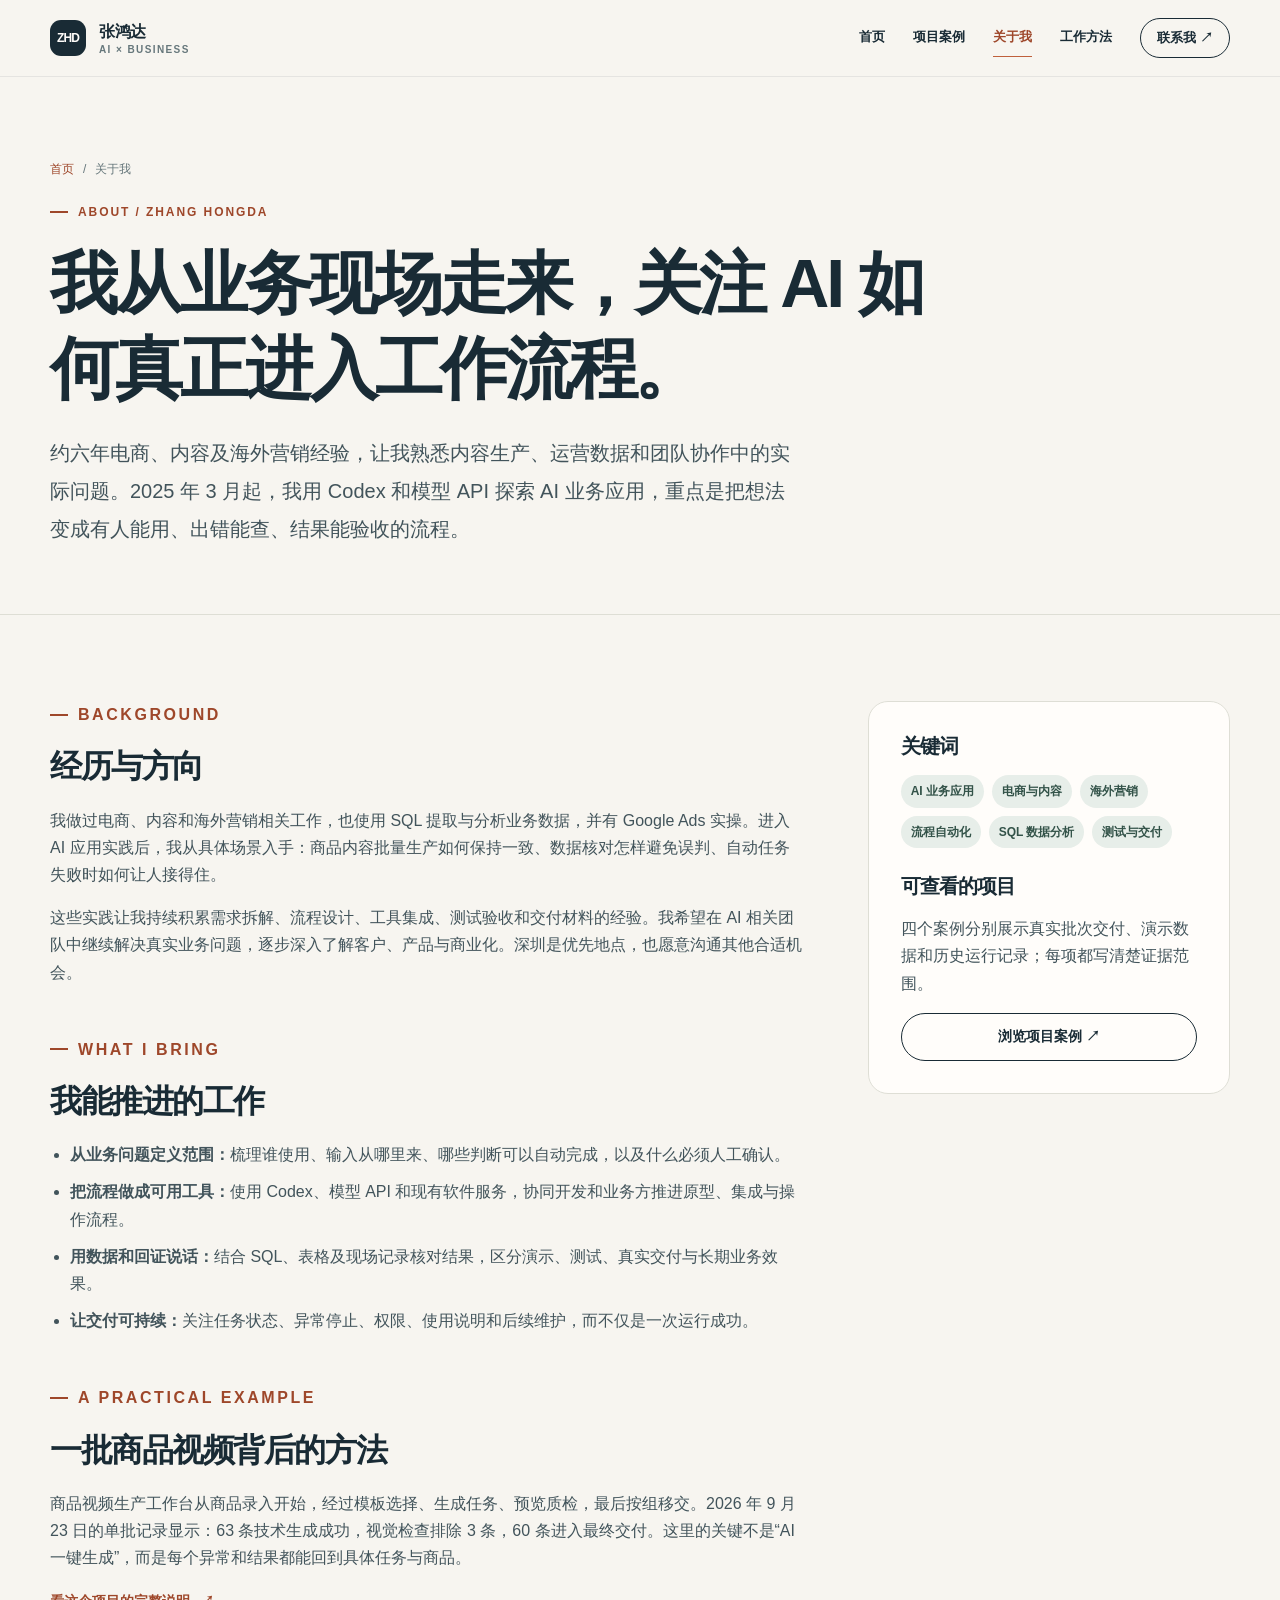
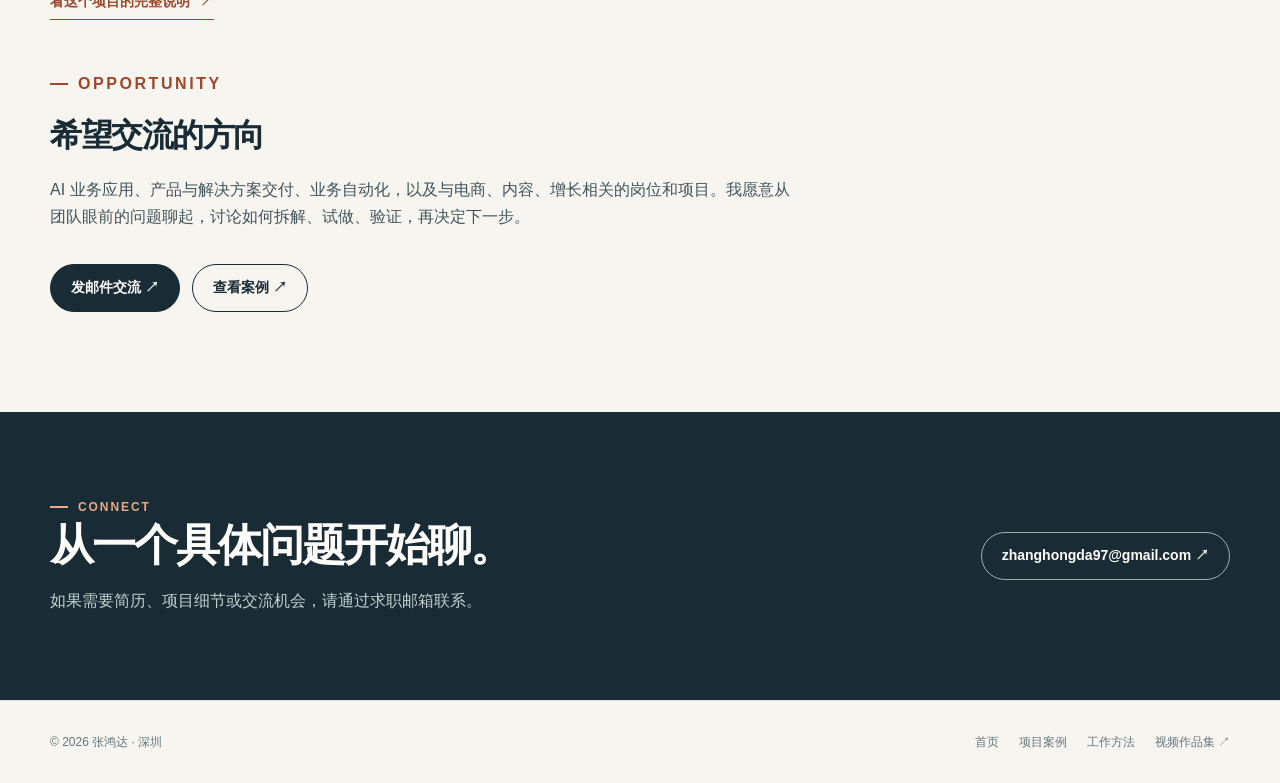
==== about/index.html @ ea590976 "Create Zhang Hongda personal website" ====
<!doctype html>
<html lang="zh-CN">
<head>
  <meta charset="utf-8">
  <meta name="viewport" content="width=device-width, initial-scale=1">
  <title>关于我｜张鸿达：电商、内容、海外营销与 AI 应用</title>
  <meta name="description" content="了解张鸿达的业务背景与 AI 应用实践：约六年电商、内容及海外营销经验，2025 年起使用 Codex 与模型 API 处理业务流程、数据核对和内容生产。">
  <meta name="author" content="张鸿达">
  <meta name="theme-color" content="#192b35">
  <link rel="canonical" href="https://jerry42050.github.io/about/">
  <link rel="icon" href="/assets/favicon.svg" type="image/svg+xml">
  <link rel="stylesheet" href="/assets/site.css">
  <meta property="og:type" content="profile"><meta property="og:locale" content="zh_CN"><meta property="og:title" content="关于张鸿达"><meta property="og:description" content="从电商、内容和海外营销的业务现场，走向 AI 应用与交付实践。"><meta property="og:url" content="https://jerry42050.github.io/about/">
  <script type="application/ld+json">{"@context":"https://schema.org","@type":"ProfilePage","name":"关于张鸿达","url":"https://jerry42050.github.io/about/","inLanguage":"zh-CN","mainEntity":{"@id":"https://jerry42050.github.io/#person"}}</script>
</head>
<body>
  <a class="skip" href="#main">跳到正文</a>
  <header class="site-header"><div class="shell nav"><a class="brand" href="/" aria-label="张鸿达，返回首页"><span class="brand-mark">ZHD</span><span>张鸿达<span class="brand-caption">AI × Business</span></span></a><nav class="nav-links" aria-label="主导航"><a href="/">首页</a><a href="/work/">项目案例</a><a href="/about/" aria-current="page">关于我</a><a href="/method/">工作方法</a><a class="nav-cta" href="mailto:zhanghongda97@gmail.com?subject=%E4%B8%8E%E5%BC%A0%E9%B8%BF%E8%BE%BE%E4%BA%A4%E6%B5%81">联系我 ↗</a></nav></div></header>
  <main id="main">
    <section class="page-hero"><div class="shell"><div class="breadcrumb"><a href="/">首页</a><span aria-hidden="true">/</span><span>关于我</span></div><p class="eyebrow">About / Zhang Hongda</p><h1>我从业务现场走来，关注 AI 如何真正进入工作流程。</h1><p class="lead">约六年电商、内容及海外营销经验，让我熟悉内容生产、运营数据和团队协作中的实际问题。2025 年 3 月起，我用 Codex 和模型 API 探索 AI 业务应用，重点是把想法变成有人能用、出错能查、结果能验收的流程。</p></div></section>
    <div class="shell about-layout"><div class="about-copy">
      <section><p class="eyebrow">Background</p><h2>经历与方向</h2><p>我做过电商、内容和海外营销相关工作，也使用 SQL 提取与分析业务数据，并有 Google Ads 实操。进入 AI 应用实践后，我从具体场景入手：商品内容批量生产如何保持一致、数据核对怎样避免误判、自动任务失败时如何让人接得住。</p><p>这些实践让我持续积累需求拆解、流程设计、工具集成、测试验收和交付材料的经验。我希望在 AI 相关团队中继续解决真实业务问题，逐步深入了解客户、产品与商业化。深圳是优先地点，也愿意沟通其他合适机会。</p></section>
      <section><p class="eyebrow">What I Bring</p><h2>我能推进的工作</h2><ul><li><strong>从业务问题定义范围：</strong>梳理谁使用、输入从哪里来、哪些判断可以自动完成，以及什么必须人工确认。</li><li><strong>把流程做成可用工具：</strong>使用 Codex、模型 API 和现有软件服务，协同开发和业务方推进原型、集成与操作流程。</li><li><strong>用数据和回证说话：</strong>结合 SQL、表格及现场记录核对结果，区分演示、测试、真实交付与长期业务效果。</li><li><strong>让交付可持续：</strong>关注任务状态、异常停止、权限、使用说明和后续维护，而不仅是一次运行成功。</li></ul></section>
      <section><p class="eyebrow">A Practical Example</p><h2>一批商品视频背后的方法</h2><p>商品视频生产工作台从商品录入开始，经过模板选择、生成任务、预览质检，最后按组移交。2026 年 9 月 23 日的单批记录显示：63 条技术生成成功，视觉检查排除 3 条，60 条进入最终交付。这里的关键不是“AI 一键生成”，而是每个异常和结果都能回到具体任务与商品。</p><p><a class="text-link" href="/work/#video-production">看这个项目的完整说明 <span aria-hidden="true">↗</span></a></p></section>
      <section><p class="eyebrow">Opportunity</p><h2>希望交流的方向</h2><p>AI 业务应用、产品与解决方案交付、业务自动化，以及与电商、内容、增长相关的岗位和项目。我愿意从团队眼前的问题聊起，讨论如何拆解、试做、验证，再决定下一步。</p><div class="inline-actions"><a class="button primary" href="mailto:zhanghongda97@gmail.com?subject=%E4%B8%8E%E5%BC%A0%E9%B8%BF%E8%BE%BE%E4%BA%A4%E6%B5%81">发邮件交流 ↗</a><a class="button secondary" href="/work/">查看案例 ↗</a></div></section>
    </div><aside class="about-aside"><h3>关键词</h3><ul class="tag-list"><li>AI 业务应用</li><li>电商与内容</li><li>海外营销</li><li>流程自动化</li><li>SQL 数据分析</li><li>测试与交付</li></ul><h3>可查看的项目</h3><p>四个案例分别展示真实批次交付、演示数据和历史运行记录；每项都写清楚证据范围。</p><a class="button secondary" href="/work/">浏览项目案例 ↗</a></aside></div>
    <section class="contact-band"><div class="shell contact-grid"><div><p class="eyebrow">Connect</p><h2>从一个具体问题开始聊。</h2><p>如果需要简历、项目细节或交流机会，请通过求职邮箱联系。</p></div><a class="button light" href="mailto:zhanghongda97@gmail.com?subject=%E4%B8%8E%E5%BC%A0%E9%B8%BF%E8%BE%BE%E4%BA%A4%E6%B5%81">zhanghongda97@gmail.com ↗</a></div></section>
  </main>
  <footer class="site-footer"><div class="shell footer-row"><span>© 2026 张鸿达 · 深圳</span><nav aria-label="页脚导航"><a href="/">首页</a><a href="/work/">项目案例</a><a href="/method/">工作方法</a><a href="http://43.160.199.125:8080/" target="_blank" rel="noopener noreferrer">视频作品集 ↗</a></nav></div></footer>
</body>
</html>
---- assets/site.css ----
:root {
  color-scheme: light;
  --ink: #192b35;
  --ink-soft: #42545b;
  --muted: #66777b;
  --accent: #bf603c;
  --accent-dark: #9e472a;
  --paper: #f7f5f0;
  --white: #fffdfa;
  --line: #deded5;
  --sage: #e7eee9;
  --sand: #eee9df;
  --shadow: 0 22px 62px rgba(26, 43, 53, .08);
  font-family: 'DM Sans', 'Noto Sans SC', -apple-system, BlinkMacSystemFont, 'PingFang SC', 'Microsoft YaHei', sans-serif;
}

* { box-sizing: border-box; }
html { scroll-behavior: smooth; }
body { margin: 0; background: var(--paper); color: var(--ink); line-height: 1.7; }
a { color: inherit; text-decoration: none; }
a:hover { color: var(--accent-dark); }
a:focus-visible, button:focus-visible { outline: 3px solid var(--accent); outline-offset: 4px; }
img { display: block; max-width: 100%; }
button { font: inherit; }
::selection { background: #efc5b3; color: var(--ink); }
.skip { position: absolute; left: -999px; top: 12px; z-index: 20; padding: 8px 14px; background: var(--white); }
.skip:focus { left: 16px; }
.shell { width: min(1180px, calc(100% - 48px)); margin-inline: auto; }
.site-header { position: sticky; top: 0; z-index: 10; background: rgba(247, 245, 240, .92); backdrop-filter: blur(16px); border-bottom: 1px solid rgba(25, 43, 53, .08); }
.nav { min-height: 76px; display: flex; justify-content: space-between; align-items: center; gap: 22px; }
.brand { display: flex; align-items: center; gap: 13px; min-width: 0; font-size: 16px; font-weight: 800; letter-spacing: -.02em; }
.brand-mark { display: inline-grid; place-items: center; width: 36px; height: 36px; border-radius: 11px; background: var(--ink); color: var(--white); font: 700 12px/1 'DM Sans', sans-serif; letter-spacing: -.07em; }
.brand-caption { display: block; margin-top: -4px; color: var(--muted); font-size: 10px; font-weight: 600; letter-spacing: .14em; text-transform: uppercase; }
.nav-links { display: flex; align-items: center; gap: 28px; font-size: 13px; font-weight: 700; white-space: nowrap; }
.nav-links a:not(.nav-cta) { border-bottom: 1px solid transparent; padding-block: 7px; }
.nav-links a[aria-current='page'] { color: var(--accent-dark); border-color: var(--accent); }
.nav-cta { border: 1px solid var(--ink); border-radius: 100px; padding: 8px 16px; }
.nav-cta:hover { background: var(--ink); color: var(--white); }
.eyebrow { margin: 0 0 18px; color: var(--accent-dark); font-size: 12px; font-weight: 800; letter-spacing: .16em; text-transform: uppercase; }
.eyebrow::before { content: ''; display: inline-block; width: 18px; height: 2px; margin-right: 10px; vertical-align: .28em; background: currentColor; }
h1, h2, h3, p { margin-top: 0; }
h1, h2, h3 { letter-spacing: -.045em; line-height: 1.26; }
h1 { font-size: clamp(44px, 5.2vw, 64px); font-weight: 800; }
h2 { font-size: clamp(32px, 3.4vw, 46px); font-weight: 800; }
h3 { font-size: clamp(21px, 2vw, 27px); font-weight: 800; }
p { color: var(--ink-soft); }
.lead { max-width: 740px; color: var(--ink-soft); font-size: clamp(17px, 1.6vw, 20px); line-height: 1.9; }
.lead strong, p strong { color: var(--ink); }
.hero { position: relative; padding: 98px 0 72px; overflow: hidden; }
.hero::after { content: 'BUSINESS × AI'; position: absolute; right: -3.5vw; bottom: 10px; color: rgba(25,43,53,.035); font: 800 clamp(90px, 13vw, 190px)/1 'DM Sans', sans-serif; letter-spacing: -.09em; pointer-events: none; white-space: nowrap; }
.hero-grid { position: relative; z-index: 1; display: grid; grid-template-columns: minmax(0, 1.28fr) minmax(300px, .72fr); align-items: center; gap: 66px; }
.hero h1 { max-width: 840px; margin: 0 0 30px; }
.hero h1 span { display: block; color: var(--accent); }
.mobile-break { display: none; }
.hero-actions, .inline-actions { display: flex; flex-wrap: wrap; align-items: center; gap: 12px; margin-top: 34px; }
.button { display: inline-flex; align-items: center; justify-content: center; gap: 11px; min-height: 48px; padding: 11px 20px; border: 1px solid var(--ink); border-radius: 100px; font-size: 14px; font-weight: 700; transition: transform .18s ease, background .18s ease, color .18s ease; }
.button:hover { transform: translateY(-2px); }
.button.primary { background: var(--ink); color: var(--white); }
.button.primary:hover { background: #304a53; color: var(--white); }
.button.secondary { background: transparent; }
.button.secondary:hover { background: var(--white); }
.button.light { border-color: rgba(255,255,255,.6); color: var(--white); }
.button.light:hover { background: var(--white); color: var(--ink); }
.hero-note { margin: 20px 0 0; color: var(--muted); font-size: 13px; }
.hero-visual { position: relative; min-height: 475px; padding: 35px; background: var(--ink); color: var(--white); border-radius: 28px; box-shadow: var(--shadow); overflow: hidden; }
.hero-visual::before { content: ''; position: absolute; width: 310px; height: 310px; right: -110px; top: -100px; border-radius: 50%; background: radial-gradient(circle, rgba(196,109,71,.75), rgba(196,109,71,0) 70%); }
.visual-top, .visual-bottom { position: relative; z-index: 1; display: flex; justify-content: space-between; gap: 12px; color: #c4d1ce; font-size: 11px; font-weight: 700; letter-spacing: .12em; text-transform: uppercase; }
.visual-top span:last-child { color: #f0b18d; }
.flow { position: relative; z-index: 1; margin: 49px 0 44px; padding-left: 19px; border-left: 1px solid rgba(255,255,255,.25); }
.flow-step { position: relative; display: flex; align-items: baseline; gap: 15px; padding: 0 0 25px; }
.flow-step:last-child { padding-bottom: 0; }
.flow-step::before { content: ''; position: absolute; left: -24px; top: 10px; width: 9px; height: 9px; border: 2px solid #e9aa86; border-radius: 50%; background: var(--ink); }
.flow-step span { color: #e9aa86; font-size: 12px; font-weight: 800; }
.flow-step strong { font-size: 18px; letter-spacing: -.02em; }
.visual-bottom { border-top: 1px solid rgba(255,255,255,.2); padding-top: 20px; }
.stat-strip { border-top: 1px solid var(--line); border-bottom: 1px solid var(--line); background: #f1efe8; }
.stat-grid { display: grid; grid-template-columns: repeat(3, 1fr); }
.stat { padding: 27px 35px; border-left: 1px solid var(--line); }
.stat:first-child { border-left: 0; padding-left: 0; }
.stat strong { display: block; margin-bottom: 5px; color: var(--ink); font-size: 23px; line-height: 1.25; letter-spacing: -.04em; }
.stat span { color: var(--muted); font-size: 12px; }
.section { padding-block: 108px; }
.section-heading { display: flex; align-items: end; justify-content: space-between; gap: 25px; margin-bottom: 35px; }
.section-heading h2 { margin-bottom: 0; }
.section-heading p { max-width: 485px; margin-bottom: 0; font-size: 15px; }
.text-link { display: inline-flex; gap: 10px; align-items: center; color: var(--accent-dark); font-size: 14px; font-weight: 800; white-space: nowrap; border-bottom: 1px solid currentColor; padding-bottom: 5px; }
.text-link:hover { color: var(--ink); }
.feature-case { display: grid; grid-template-columns: 1.08fr .92fr; min-height: 440px; overflow: hidden; border: 1px solid var(--line); border-radius: 24px; background: var(--white); box-shadow: var(--shadow); }
.feature-case img { width: 100%; height: 100%; object-fit: cover; object-position: center; background: #d7dfd9; }
.feature-copy { display: flex; flex-direction: column; align-items: flex-start; justify-content: center; padding: clamp(28px, 4.5vw, 62px); }
.case-index, .meta-tag { color: var(--accent-dark); font-size: 12px; font-weight: 800; letter-spacing: .1em; text-transform: uppercase; }
.feature-copy h3 { margin: 15px 0 14px; font-size: clamp(27px, 3vw, 40px); }
.feature-copy p { max-width: 450px; font-size: 16px; }
.result { margin: 12px 0 24px; padding: 11px 16px; background: var(--sage); color: #325548; border-radius: 9px; font-size: 14px; font-weight: 700; }
.case-grid { display: grid; grid-template-columns: repeat(3, 1fr); gap: 18px; margin-top: 20px; }
.case-card { overflow: hidden; border: 1px solid var(--line); border-radius: 20px; background: var(--white); }
.case-card img { width: 100%; aspect-ratio: 16 / 10; object-fit: cover; background: #e4e5e2; }
.card-body { padding: 25px; }
.card-body h3 { margin: 8px 0 10px; }
.card-body p { min-height: 85px; margin-bottom: 20px; font-size: 14px; }
.card-body .text-link { font-size: 13px; }
.principles { background: var(--sage); }
.principle-grid { display: grid; grid-template-columns: repeat(3, 1fr); gap: 20px; }
.principle { padding: 28px; border-top: 2px solid var(--ink); background: rgba(255,255,255,.6); }
.principle .no { color: var(--accent-dark); font-size: 12px; font-weight: 800; }
.principle h3 { margin: 18px 0 12px; font-size: 22px; }
.principle p { margin-bottom: 0; font-size: 14px; }
.contact-band { padding-block: 85px; background: var(--ink); color: var(--white); }
.contact-grid { display: grid; grid-template-columns: 1fr auto; align-items: center; gap: 36px; }
.contact-band .eyebrow { color: #e9aa86; }
.contact-band h2 { margin-bottom: 15px; }
.contact-band p { max-width: 610px; margin-bottom: 0; color: #c4d1ce; }
.site-footer { padding-block: 31px; border-top: 1px solid rgba(25,43,53,.1); }
.footer-row { display: flex; justify-content: space-between; flex-wrap: wrap; gap: 16px; align-items: center; color: var(--muted); font-size: 12px; }
.footer-row nav { display: flex; flex-wrap: wrap; gap: 20px; }
.page-hero { padding-block: 82px 66px; border-bottom: 1px solid var(--line); }
.page-hero h1 { max-width: 930px; margin-bottom: 22px; font-size: clamp(40px, 5.5vw, 68px); }
.page-hero .lead { margin-bottom: 0; }
.breadcrumb { display: flex; flex-wrap: wrap; gap: 9px; margin-bottom: 23px; color: var(--muted); font-size: 12px; }
.breadcrumb a { color: var(--accent-dark); }
.work-list { padding-block: 42px 110px; }
.work-item { display: grid; grid-template-columns: 1fr 1.05fr; gap: 55px; align-items: start; padding-block: 60px; border-bottom: 1px solid var(--line); scroll-margin-top: 95px; }
.work-item:last-child { border-bottom: 0; }
.work-item:nth-child(even) .work-media { order: 2; }
.work-media img { width: 100%; aspect-ratio: 16 / 10; object-fit: cover; border-radius: 18px; border: 1px solid var(--line); box-shadow: var(--shadow); }
.work-copy h2 { margin: 13px 0 18px; font-size: clamp(28px, 3.2vw, 42px); }
.work-copy p { font-size: 15px; }
.work-copy dl { margin: 22px 0 0; border-top: 1px solid var(--line); }
.work-copy dl div { display: grid; grid-template-columns: 86px 1fr; gap: 20px; padding-block: 11px; border-bottom: 1px solid var(--line); font-size: 14px; }
.work-copy dt { color: var(--muted); font-weight: 700; }
.work-copy dd { margin: 0; color: var(--ink-soft); }
.scope-note { margin-top: 20px; padding: 15px 18px; border-left: 3px solid var(--accent); background: var(--sand); color: var(--ink-soft); font-size: 13px; }
.about-layout { display: grid; grid-template-columns: minmax(0, 1.35fr) minmax(280px, .65fr); gap: 65px; padding-block: 86px 100px; }
.about-copy section + section { margin-top: 50px; }
.about-copy h2 { margin-bottom: 20px; font-size: 32px; }
.about-copy p { font-size: 16px; }
.about-copy ul { padding-left: 20px; color: var(--ink-soft); }
.about-copy li { margin-bottom: 10px; }
.about-aside { align-self: start; position: sticky; top: 110px; padding: 32px; border: 1px solid var(--line); border-radius: 20px; background: var(--white); }
.about-aside h3 { margin-bottom: 16px; font-size: 20px; }
.tag-list { display: flex; flex-wrap: wrap; gap: 8px; margin: 0 0 26px; padding: 0; list-style: none; }
.tag-list li { padding: 6px 10px; border-radius: 100px; background: var(--sage); color: #335349; font-size: 12px; font-weight: 700; }
.about-aside .button { width: 100%; }
.article-wrap { max-width: 790px; margin: 0 auto; padding-block: 76px 110px; }
.article-wrap h2 { margin: 46px 0 16px; font-size: 30px; }
.article-wrap p, .article-wrap li { font-size: 16px; line-height: 1.9; }
.article-wrap ol { padding-left: 23px; color: var(--ink-soft); }
.article-wrap li { margin-bottom: 18px; }
.article-wrap .callout { margin: 32px 0; padding: 25px 28px; border-radius: 15px; background: var(--sage); color: #315247; font-size: 16px; font-weight: 700; }

@media (max-width: 940px) {
  .hero-grid { grid-template-columns: 1fr; gap: 40px; }
  .hero-visual { min-height: 0; }
  .flow { display: grid; grid-template-columns: repeat(2, 1fr); gap: 18px; margin: 34px 0; border-left: 0; padding-left: 0; }
  .flow-step { padding: 0; }
  .flow-step::before { display: none; }
  .feature-case { grid-template-columns: 1fr; }
  .feature-case img { max-height: 400px; }
  .case-grid, .principle-grid { grid-template-columns: repeat(2, 1fr); }
  .work-item { grid-template-columns: 1fr; gap: 30px; }
  .work-item:nth-child(even) .work-media { order: 0; }
  .about-layout { grid-template-columns: 1fr; gap: 24px; }
  .about-aside { position: static; }
}
@media (max-width: 650px) {
  .shell { width: min(100% - 32px, 1180px); }
  .nav { min-height: 68px; align-items: flex-start; padding-block: 12px; }
  .brand { font-size: 14px; }
  .brand-caption { font-size: 9px; }
  .nav-links { gap: 12px; flex-wrap: wrap; justify-content: flex-end; font-size: 12px; }
  .nav-links a[href='/'] { display: none; }
  .nav-cta { display: none; }
  .hero { padding: 70px 0 65px; }
  .hero h1 { font-size: clamp(38px, 10vw, 52px); }
  .hero h1 span { display: block; }
  .mobile-break { display: block; }
  .hero-visual { padding: 26px; border-radius: 20px; }
  .flow { grid-template-columns: 1fr; }
  .flow-step { padding: 0; }
  .stat-grid { grid-template-columns: 1fr; }
  .stat { border-left: 0; border-top: 1px solid var(--line); padding: 18px 0; }
  .stat:first-child { border-top: 0; }
  .section { padding-block: 76px; }
  .section-heading { display: block; }
  .section-heading p { margin-top: 14px; }
  .case-grid, .principle-grid { grid-template-columns: 1fr; }
  .card-body p { min-height: 0; }
  .contact-grid { grid-template-columns: 1fr; }
  .contact-band { padding-block: 68px; }
  .page-hero { padding-block: 62px 52px; }
  .work-list { padding-bottom: 70px; }
  .work-item { padding-block: 40px; }
  .work-copy dl div { grid-template-columns: 65px 1fr; gap: 12px; }
  .about-layout { padding-block: 66px; }
  .article-wrap { padding-block: 58px 80px; }
}
@media (prefers-reduced-motion: reduce) {
  html { scroll-behavior: auto; }
  .button { transition: none; }
}
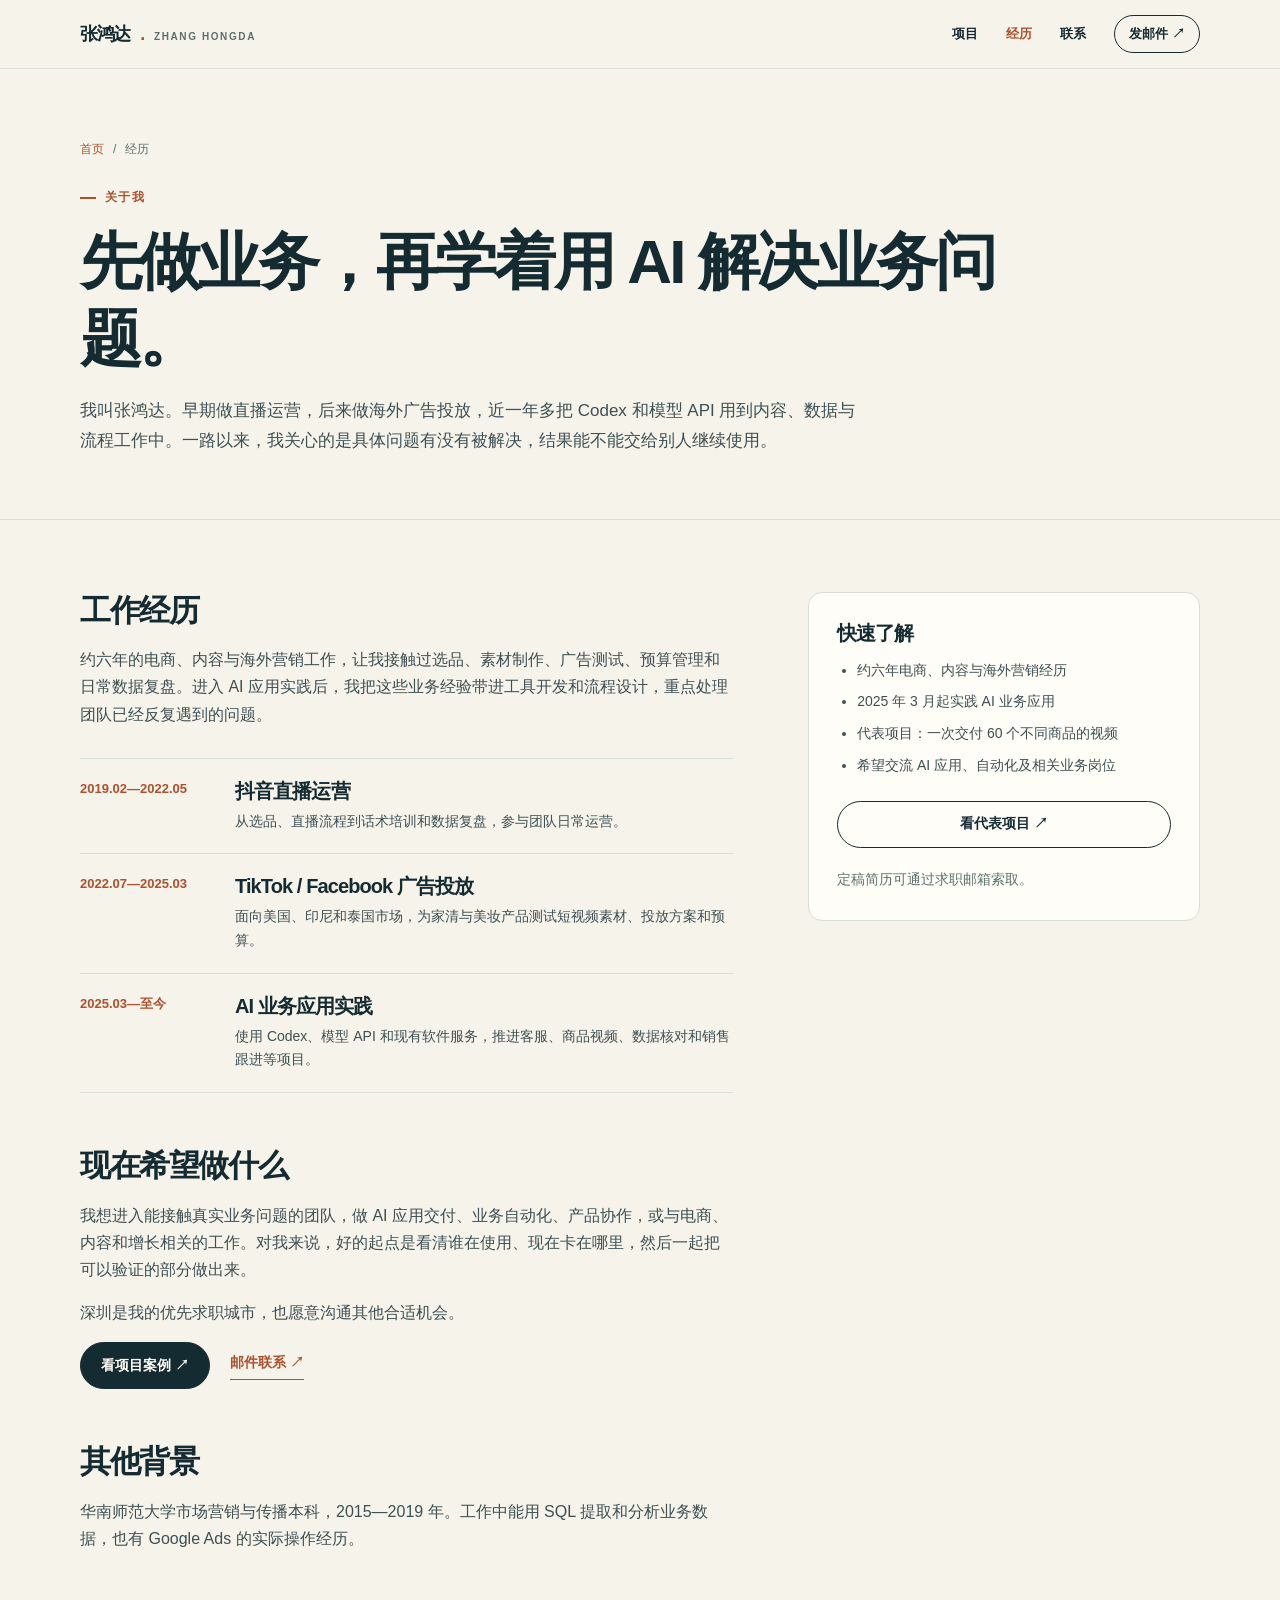
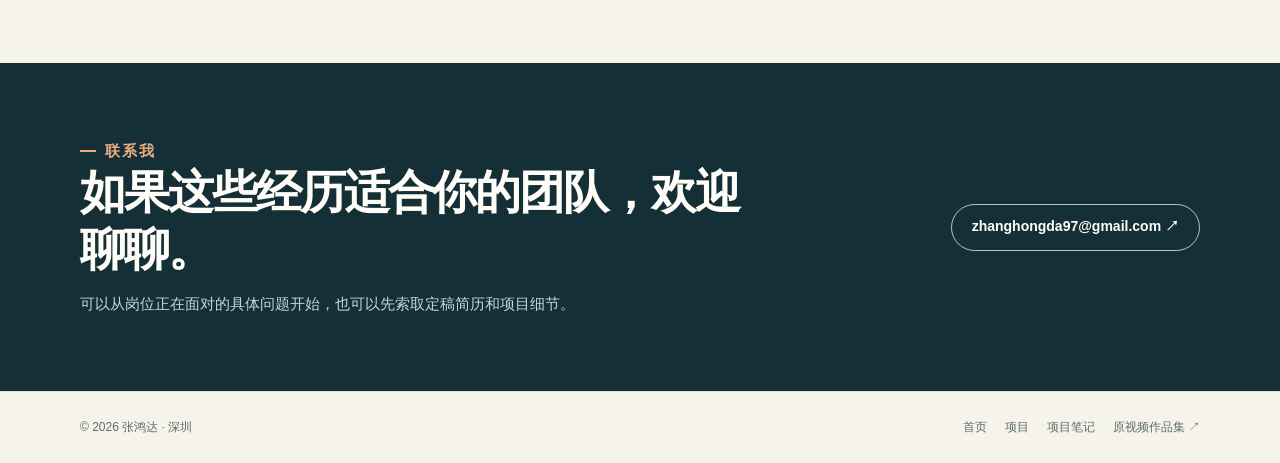
==== commit e10f11dc: "Refocus personal site on recruiter first impression" ====
--- a/about/index.html
+++ b/about/index.html
@@ -3,29 +3,34 @@
 <head>
   <meta charset="utf-8">
   <meta name="viewport" content="width=device-width, initial-scale=1">
-  <title>关于我｜张鸿达：电商、内容、海外营销与 AI 应用</title>
-  <meta name="description" content="了解张鸿达的业务背景与 AI 应用实践：约六年电商、内容及海外营销经验，2025 年起使用 Codex 与模型 API 处理业务流程、数据核对和内容生产。">
+  <title>关于我｜张鸿达的业务经历与 AI 应用方向</title>
+  <meta name="description" content="张鸿达的经历：抖音直播运营、TikTok 与 Facebook 海外广告投放，以及 2025 年起的 AI 业务应用实践。正在交流 AI 应用交付、业务自动化、电商与内容相关机会。">
   <meta name="author" content="张鸿达">
-  <meta name="theme-color" content="#192b35">
+  <meta name="theme-color" content="#152f37">
   <link rel="canonical" href="https://jerry42050.github.io/about/">
   <link rel="icon" href="/assets/favicon.svg" type="image/svg+xml">
   <link rel="stylesheet" href="/assets/site.css">
-  <meta property="og:type" content="profile"><meta property="og:locale" content="zh_CN"><meta property="og:title" content="关于张鸿达"><meta property="og:description" content="从电商、内容和海外营销的业务现场，走向 AI 应用与交付实践。"><meta property="og:url" content="https://jerry42050.github.io/about/">
+  <meta property="og:type" content="profile"><meta property="og:locale" content="zh_CN"><meta property="og:title" content="关于张鸿达"><meta property="og:description" content="从直播运营与海外广告投放，走向 AI 业务应用实践。"><meta property="og:url" content="https://jerry42050.github.io/about/">
   <script type="application/ld+json">{"@context":"https://schema.org","@type":"ProfilePage","name":"关于张鸿达","url":"https://jerry42050.github.io/about/","inLanguage":"zh-CN","mainEntity":{"@id":"https://jerry42050.github.io/#person"}}</script>
 </head>
 <body>
   <a class="skip" href="#main">跳到正文</a>
-  <header class="site-header"><div class="shell nav"><a class="brand" href="/" aria-label="张鸿达，返回首页"><span class="brand-mark">ZHD</span><span>张鸿达<span class="brand-caption">AI × Business</span></span></a><nav class="nav-links" aria-label="主导航"><a href="/">首页</a><a href="/work/">项目案例</a><a href="/about/" aria-current="page">关于我</a><a href="/method/">工作方法</a><a class="nav-cta" href="mailto:zhanghongda97@gmail.com?subject=%E4%B8%8E%E5%BC%A0%E9%B8%BF%E8%BE%BE%E4%BA%A4%E6%B5%81">联系我 ↗</a></nav></div></header>
+  <header class="site-header"><div class="shell nav"><a class="brand" href="/" aria-label="张鸿达，返回首页">张鸿达<span class="brand-dot">.</span><span class="brand-en">ZHANG HONGDA</span></a><nav class="nav-links" aria-label="主导航"><a href="/work/">项目</a><a href="/about/" aria-current="page">经历</a><a href="#contact">联系</a><a class="nav-contact" href="mailto:zhanghongda97@gmail.com?subject=%E6%B1%82%E8%81%8C%E4%BA%A4%E6%B5%81">发邮件 ↗</a></nav></div></header>
   <main id="main">
-    <section class="page-hero"><div class="shell"><div class="breadcrumb"><a href="/">首页</a><span aria-hidden="true">/</span><span>关于我</span></div><p class="eyebrow">About / Zhang Hongda</p><h1>我从业务现场走来，关注 AI 如何真正进入工作流程。</h1><p class="lead">约六年电商、内容及海外营销经验，让我熟悉内容生产、运营数据和团队协作中的实际问题。2025 年 3 月起，我用 Codex 和模型 API 探索 AI 业务应用，重点是把想法变成有人能用、出错能查、结果能验收的流程。</p></div></section>
-    <div class="shell about-layout"><div class="about-copy">
-      <section><p class="eyebrow">Background</p><h2>经历与方向</h2><p>我做过电商、内容和海外营销相关工作，也使用 SQL 提取与分析业务数据，并有 Google Ads 实操。进入 AI 应用实践后，我从具体场景入手：商品内容批量生产如何保持一致、数据核对怎样避免误判、自动任务失败时如何让人接得住。</p><p>这些实践让我持续积累需求拆解、流程设计、工具集成、测试验收和交付材料的经验。我希望在 AI 相关团队中继续解决真实业务问题，逐步深入了解客户、产品与商业化。深圳是优先地点，也愿意沟通其他合适机会。</p></section>
-      <section><p class="eyebrow">What I Bring</p><h2>我能推进的工作</h2><ul><li><strong>从业务问题定义范围：</strong>梳理谁使用、输入从哪里来、哪些判断可以自动完成，以及什么必须人工确认。</li><li><strong>把流程做成可用工具：</strong>使用 Codex、模型 API 和现有软件服务，协同开发和业务方推进原型、集成与操作流程。</li><li><strong>用数据和回证说话：</strong>结合 SQL、表格及现场记录核对结果，区分演示、测试、真实交付与长期业务效果。</li><li><strong>让交付可持续：</strong>关注任务状态、异常停止、权限、使用说明和后续维护，而不仅是一次运行成功。</li></ul></section>
-      <section><p class="eyebrow">A Practical Example</p><h2>一批商品视频背后的方法</h2><p>商品视频生产工作台从商品录入开始，经过模板选择、生成任务、预览质检，最后按组移交。2026 年 9 月 23 日的单批记录显示：63 条技术生成成功，视觉检查排除 3 条，60 条进入最终交付。这里的关键不是“AI 一键生成”，而是每个异常和结果都能回到具体任务与商品。</p><p><a class="text-link" href="/work/#video-production">看这个项目的完整说明 <span aria-hidden="true">↗</span></a></p></section>
-      <section><p class="eyebrow">Opportunity</p><h2>希望交流的方向</h2><p>AI 业务应用、产品与解决方案交付、业务自动化，以及与电商、内容、增长相关的岗位和项目。我愿意从团队眼前的问题聊起，讨论如何拆解、试做、验证，再决定下一步。</p><div class="inline-actions"><a class="button primary" href="mailto:zhanghongda97@gmail.com?subject=%E4%B8%8E%E5%BC%A0%E9%B8%BF%E8%BE%BE%E4%BA%A4%E6%B5%81">发邮件交流 ↗</a><a class="button secondary" href="/work/">查看案例 ↗</a></div></section>
-    </div><aside class="about-aside"><h3>关键词</h3><ul class="tag-list"><li>AI 业务应用</li><li>电商与内容</li><li>海外营销</li><li>流程自动化</li><li>SQL 数据分析</li><li>测试与交付</li></ul><h3>可查看的项目</h3><p>四个案例分别展示真实批次交付、演示数据和历史运行记录；每项都写清楚证据范围。</p><a class="button secondary" href="/work/">浏览项目案例 ↗</a></aside></div>
-    <section class="contact-band"><div class="shell contact-grid"><div><p class="eyebrow">Connect</p><h2>从一个具体问题开始聊。</h2><p>如果需要简历、项目细节或交流机会，请通过求职邮箱联系。</p></div><a class="button light" href="mailto:zhanghongda97@gmail.com?subject=%E4%B8%8E%E5%BC%A0%E9%B8%BF%E8%BE%BE%E4%BA%A4%E6%B5%81">zhanghongda97@gmail.com ↗</a></div></section>
+    <section class="page-hero"><div class="shell"><div class="breadcrumb"><a href="/">首页</a><span>/</span><span>经历</span></div><p class="eyebrow">关于我</p><h1>先做业务，再学着用 AI 解决业务问题。</h1><p class="lead">我叫张鸿达。早期做直播运营，后来做海外广告投放，近一年多把 Codex 和模型 API 用到内容、数据与流程工作中。一路以来，我关心的是具体问题有没有被解决，结果能不能交给别人继续使用。</p></div></section>
+    <div class="shell about-layout"><div>
+      <section><h2>工作经历</h2><p>约六年的电商、内容与海外营销工作，让我接触过选品、素材制作、广告测试、预算管理和日常数据复盘。进入 AI 应用实践后，我把这些业务经验带进工具开发和流程设计，重点处理团队已经反复遇到的问题。</p>
+        <div class="about-timeline">
+          <div><time>2019.02—2022.05</time><span><h3>抖音直播运营</h3><p>从选品、直播流程到话术培训和数据复盘，参与团队日常运营。</p></span></div>
+          <div><time>2022.07—2025.03</time><span><h3>TikTok / Facebook 广告投放</h3><p>面向美国、印尼和泰国市场，为家清与美妆产品测试短视频素材、投放方案和预算。</p></span></div>
+          <div><time>2025.03—至今</time><span><h3>AI 业务应用实践</h3><p>使用 Codex、模型 API 和现有软件服务，推进客服、商品视频、数据核对和销售跟进等项目。</p></span></div>
+        </div>
+      </section>
+      <section><h2>现在希望做什么</h2><p>我想进入能接触真实业务问题的团队，做 AI 应用交付、业务自动化、产品协作，或与电商、内容和增长相关的工作。对我来说，好的起点是看清谁在使用、现在卡在哪里，然后一起把可以验证的部分做出来。</p><p>深圳是我的优先求职城市，也愿意沟通其他合适机会。</p><div class="work-actions"><a class="button primary" href="/work/">看项目案例 ↗</a><a class="text-link" href="mailto:zhanghongda97@gmail.com?subject=%E6%B1%82%E8%81%8C%E4%BA%A4%E6%B5%81">邮件联系 ↗</a></div></section>
+      <section><h2>其他背景</h2><p>华南师范大学市场营销与传播本科，2015—2019 年。工作中能用 SQL 提取和分析业务数据，也有 Google Ads 的实际操作经历。</p></section>
+    </div><aside class="about-side"><h3>快速了解</h3><ul><li>约六年电商、内容与海外营销经历</li><li>2025 年 3 月起实践 AI 业务应用</li><li>代表项目：一次交付 60 个不同商品的视频</li><li>希望交流 AI 应用、自动化及相关业务岗位</li></ul><a class="button secondary" href="/work/#video-production">看代表项目 ↗</a><p style="margin:20px 0 0;color:var(--muted)">定稿简历可通过求职邮箱索取。</p></aside></div>
+    <section class="contact-band" id="contact"><div class="shell contact-grid"><div><p class="eyebrow">联系我</p><h2>如果这些经历适合你的团队，欢迎聊聊。</h2><p>可以从岗位正在面对的具体问题开始，也可以先索取定稿简历和项目细节。</p></div><a class="button light" href="mailto:zhanghongda97@gmail.com?subject=%E6%B1%82%E8%81%8C%E4%BA%A4%E6%B5%81">zhanghongda97@gmail.com ↗</a></div></section>
   </main>
-  <footer class="site-footer"><div class="shell footer-row"><span>© 2026 张鸿达 · 深圳</span><nav aria-label="页脚导航"><a href="/">首页</a><a href="/work/">项目案例</a><a href="/method/">工作方法</a><a href="http://43.160.199.125:8080/" target="_blank" rel="noopener noreferrer">视频作品集 ↗</a></nav></div></footer>
+  <footer class="site-footer"><div class="shell footer-row"><span>© 2026 张鸿达 · 深圳</span><nav aria-label="页脚导航"><a href="/">首页</a><a href="/work/">项目</a><a href="/method/">项目笔记</a><a href="http://43.160.199.125:8080/" target="_blank" rel="noopener noreferrer">原视频作品集 ↗</a></nav></div></footer>
 </body>
 </html>
--- a/assets/site.css
+++ b/assets/site.css
@@ -1,198 +1,227 @@
 :root {
   color-scheme: light;
-  --ink: #192b35;
-  --ink-soft: #42545b;
-  --muted: #66777b;
-  --accent: #bf603c;
-  --accent-dark: #9e472a;
-  --paper: #f7f5f0;
-  --white: #fffdfa;
-  --line: #deded5;
-  --sage: #e7eee9;
-  --sand: #eee9df;
-  --shadow: 0 22px 62px rgba(26, 43, 53, .08);
-  font-family: 'DM Sans', 'Noto Sans SC', -apple-system, BlinkMacSystemFont, 'PingFang SC', 'Microsoft YaHei', sans-serif;
-}
-
+  --ink: #152b32;
+  --ink-2: #28434a;
+  --text: #3d5053;
+  --muted: #5b6f6d;
+  --accent: #ad512d;
+  --accent-2: #e9af83;
+  --paper: #f6f3eb;
+  --surface: #fffdf7;
+  --soft: #e9ede7;
+  --line: #d8dfd6;
+  --dark: #152f37;
+  --shadow: 0 18px 54px rgba(21, 43, 50, .08);
+  font-family: -apple-system, BlinkMacSystemFont, "PingFang SC", "Microsoft YaHei", "Noto Sans CJK SC", sans-serif;
+}
 * { box-sizing: border-box; }
 html { scroll-behavior: smooth; }
 body { margin: 0; background: var(--paper); color: var(--ink); line-height: 1.7; }
 a { color: inherit; text-decoration: none; }
-a:hover { color: var(--accent-dark); }
-a:focus-visible, button:focus-visible { outline: 3px solid var(--accent); outline-offset: 4px; }
+a:hover { color: var(--accent); }
+a:focus-visible { outline: 3px solid var(--accent); outline-offset: 4px; }
 img { display: block; max-width: 100%; }
-button { font: inherit; }
-::selection { background: #efc5b3; color: var(--ink); }
-.skip { position: absolute; left: -999px; top: 12px; z-index: 20; padding: 8px 14px; background: var(--white); }
-.skip:focus { left: 16px; }
-.shell { width: min(1180px, calc(100% - 48px)); margin-inline: auto; }
-.site-header { position: sticky; top: 0; z-index: 10; background: rgba(247, 245, 240, .92); backdrop-filter: blur(16px); border-bottom: 1px solid rgba(25, 43, 53, .08); }
-.nav { min-height: 76px; display: flex; justify-content: space-between; align-items: center; gap: 22px; }
-.brand { display: flex; align-items: center; gap: 13px; min-width: 0; font-size: 16px; font-weight: 800; letter-spacing: -.02em; }
-.brand-mark { display: inline-grid; place-items: center; width: 36px; height: 36px; border-radius: 11px; background: var(--ink); color: var(--white); font: 700 12px/1 'DM Sans', sans-serif; letter-spacing: -.07em; }
-.brand-caption { display: block; margin-top: -4px; color: var(--muted); font-size: 10px; font-weight: 600; letter-spacing: .14em; text-transform: uppercase; }
+h1, h2, h3, p { margin-top: 0; }
+h1, h2, h3 { letter-spacing: -.045em; line-height: 1.24; }
+p { color: var(--text); }
+::selection { background: #e8c5ad; color: var(--ink); }
+.skip { position: absolute; left: -999px; top: 12px; z-index: 30; padding: 9px 14px; background: var(--surface); }
+.skip:focus { left: 12px; }
+.shell { width: min(1120px, calc(100% - 48px)); margin-inline: auto; }
+.site-header { position: sticky; top: 0; z-index: 20; background: rgba(246, 243, 235, .94); border-bottom: 1px solid var(--line); backdrop-filter: blur(12px); }
+.nav { min-height: 68px; display: flex; align-items: center; justify-content: space-between; gap: 24px; }
+.brand { display: inline-flex; align-items: baseline; gap: 10px; min-width: 0; font-weight: 800; font-size: 18px; letter-spacing: -.07em; white-space: nowrap; }
+.brand-dot { color: var(--accent); }
+.brand-en { color: var(--muted); font: 700 10px/1.3 Arial, sans-serif; letter-spacing: .16em; }
 .nav-links { display: flex; align-items: center; gap: 28px; font-size: 13px; font-weight: 700; white-space: nowrap; }
-.nav-links a:not(.nav-cta) { border-bottom: 1px solid transparent; padding-block: 7px; }
-.nav-links a[aria-current='page'] { color: var(--accent-dark); border-color: var(--accent); }
-.nav-cta { border: 1px solid var(--ink); border-radius: 100px; padding: 8px 16px; }
-.nav-cta:hover { background: var(--ink); color: var(--white); }
-.eyebrow { margin: 0 0 18px; color: var(--accent-dark); font-size: 12px; font-weight: 800; letter-spacing: .16em; text-transform: uppercase; }
-.eyebrow::before { content: ''; display: inline-block; width: 18px; height: 2px; margin-right: 10px; vertical-align: .28em; background: currentColor; }
-h1, h2, h3, p { margin-top: 0; }
-h1, h2, h3 { letter-spacing: -.045em; line-height: 1.26; }
-h1 { font-size: clamp(44px, 5.2vw, 64px); font-weight: 800; }
-h2 { font-size: clamp(32px, 3.4vw, 46px); font-weight: 800; }
-h3 { font-size: clamp(21px, 2vw, 27px); font-weight: 800; }
-p { color: var(--ink-soft); }
-.lead { max-width: 740px; color: var(--ink-soft); font-size: clamp(17px, 1.6vw, 20px); line-height: 1.9; }
-.lead strong, p strong { color: var(--ink); }
-.hero { position: relative; padding: 98px 0 72px; overflow: hidden; }
-.hero::after { content: 'BUSINESS × AI'; position: absolute; right: -3.5vw; bottom: 10px; color: rgba(25,43,53,.035); font: 800 clamp(90px, 13vw, 190px)/1 'DM Sans', sans-serif; letter-spacing: -.09em; pointer-events: none; white-space: nowrap; }
-.hero-grid { position: relative; z-index: 1; display: grid; grid-template-columns: minmax(0, 1.28fr) minmax(300px, .72fr); align-items: center; gap: 66px; }
-.hero h1 { max-width: 840px; margin: 0 0 30px; }
-.hero h1 span { display: block; color: var(--accent); }
-.mobile-break { display: none; }
-.hero-actions, .inline-actions { display: flex; flex-wrap: wrap; align-items: center; gap: 12px; margin-top: 34px; }
-.button { display: inline-flex; align-items: center; justify-content: center; gap: 11px; min-height: 48px; padding: 11px 20px; border: 1px solid var(--ink); border-radius: 100px; font-size: 14px; font-weight: 700; transition: transform .18s ease, background .18s ease, color .18s ease; }
+.nav-links a[aria-current="page"] { color: var(--accent); }
+.nav-contact { padding: 7px 14px; border: 1px solid var(--ink); border-radius: 999px; }
+.nav-contact:hover { color: var(--surface); background: var(--ink); }
+.eyebrow { display: flex; align-items: center; gap: 9px; margin: 0 0 16px; color: var(--accent); font-size: 12px; font-weight: 800; letter-spacing: .12em; }
+.eyebrow::before { content: ""; width: 16px; height: 2px; background: currentColor; }
+.button { display: inline-flex; align-items: center; justify-content: center; gap: 12px; min-height: 47px; padding: 10px 20px; border: 1px solid var(--ink); border-radius: 999px; font-size: 14px; font-weight: 750; transition: background .2s ease, color .2s ease, transform .2s ease; }
 .button:hover { transform: translateY(-2px); }
-.button.primary { background: var(--ink); color: var(--white); }
-.button.primary:hover { background: #304a53; color: var(--white); }
+.button.primary { background: var(--ink); color: var(--surface); }
+.button.primary:hover { background: var(--ink-2); color: var(--surface); }
 .button.secondary { background: transparent; }
-.button.secondary:hover { background: var(--white); }
-.button.light { border-color: rgba(255,255,255,.6); color: var(--white); }
-.button.light:hover { background: var(--white); color: var(--ink); }
-.hero-note { margin: 20px 0 0; color: var(--muted); font-size: 13px; }
-.hero-visual { position: relative; min-height: 475px; padding: 35px; background: var(--ink); color: var(--white); border-radius: 28px; box-shadow: var(--shadow); overflow: hidden; }
-.hero-visual::before { content: ''; position: absolute; width: 310px; height: 310px; right: -110px; top: -100px; border-radius: 50%; background: radial-gradient(circle, rgba(196,109,71,.75), rgba(196,109,71,0) 70%); }
-.visual-top, .visual-bottom { position: relative; z-index: 1; display: flex; justify-content: space-between; gap: 12px; color: #c4d1ce; font-size: 11px; font-weight: 700; letter-spacing: .12em; text-transform: uppercase; }
-.visual-top span:last-child { color: #f0b18d; }
-.flow { position: relative; z-index: 1; margin: 49px 0 44px; padding-left: 19px; border-left: 1px solid rgba(255,255,255,.25); }
-.flow-step { position: relative; display: flex; align-items: baseline; gap: 15px; padding: 0 0 25px; }
-.flow-step:last-child { padding-bottom: 0; }
-.flow-step::before { content: ''; position: absolute; left: -24px; top: 10px; width: 9px; height: 9px; border: 2px solid #e9aa86; border-radius: 50%; background: var(--ink); }
-.flow-step span { color: #e9aa86; font-size: 12px; font-weight: 800; }
-.flow-step strong { font-size: 18px; letter-spacing: -.02em; }
-.visual-bottom { border-top: 1px solid rgba(255,255,255,.2); padding-top: 20px; }
-.stat-strip { border-top: 1px solid var(--line); border-bottom: 1px solid var(--line); background: #f1efe8; }
-.stat-grid { display: grid; grid-template-columns: repeat(3, 1fr); }
-.stat { padding: 27px 35px; border-left: 1px solid var(--line); }
-.stat:first-child { border-left: 0; padding-left: 0; }
-.stat strong { display: block; margin-bottom: 5px; color: var(--ink); font-size: 23px; line-height: 1.25; letter-spacing: -.04em; }
-.stat span { color: var(--muted); font-size: 12px; }
-.section { padding-block: 108px; }
-.section-heading { display: flex; align-items: end; justify-content: space-between; gap: 25px; margin-bottom: 35px; }
-.section-heading h2 { margin-bottom: 0; }
-.section-heading p { max-width: 485px; margin-bottom: 0; font-size: 15px; }
-.text-link { display: inline-flex; gap: 10px; align-items: center; color: var(--accent-dark); font-size: 14px; font-weight: 800; white-space: nowrap; border-bottom: 1px solid currentColor; padding-bottom: 5px; }
+.button.secondary:hover { background: var(--surface); }
+.button.light { color: var(--surface); border-color: rgba(255,255,255,.7); }
+.button.light:hover { color: var(--dark); background: var(--surface); }
+.text-link { display: inline-flex; align-items: center; gap: 9px; width: fit-content; padding-bottom: 4px; border-bottom: 1px solid currentColor; color: var(--accent); font-size: 14px; font-weight: 800; }
 .text-link:hover { color: var(--ink); }
-.feature-case { display: grid; grid-template-columns: 1.08fr .92fr; min-height: 440px; overflow: hidden; border: 1px solid var(--line); border-radius: 24px; background: var(--white); box-shadow: var(--shadow); }
-.feature-case img { width: 100%; height: 100%; object-fit: cover; object-position: center; background: #d7dfd9; }
-.feature-copy { display: flex; flex-direction: column; align-items: flex-start; justify-content: center; padding: clamp(28px, 4.5vw, 62px); }
-.case-index, .meta-tag { color: var(--accent-dark); font-size: 12px; font-weight: 800; letter-spacing: .1em; text-transform: uppercase; }
-.feature-copy h3 { margin: 15px 0 14px; font-size: clamp(27px, 3vw, 40px); }
-.feature-copy p { max-width: 450px; font-size: 16px; }
-.result { margin: 12px 0 24px; padding: 11px 16px; background: var(--sage); color: #325548; border-radius: 9px; font-size: 14px; font-weight: 700; }
-.case-grid { display: grid; grid-template-columns: repeat(3, 1fr); gap: 18px; margin-top: 20px; }
-.case-card { overflow: hidden; border: 1px solid var(--line); border-radius: 20px; background: var(--white); }
-.case-card img { width: 100%; aspect-ratio: 16 / 10; object-fit: cover; background: #e4e5e2; }
-.card-body { padding: 25px; }
-.card-body h3 { margin: 8px 0 10px; }
-.card-body p { min-height: 85px; margin-bottom: 20px; font-size: 14px; }
-.card-body .text-link { font-size: 13px; }
-.principles { background: var(--sage); }
-.principle-grid { display: grid; grid-template-columns: repeat(3, 1fr); gap: 20px; }
-.principle { padding: 28px; border-top: 2px solid var(--ink); background: rgba(255,255,255,.6); }
-.principle .no { color: var(--accent-dark); font-size: 12px; font-weight: 800; }
-.principle h3 { margin: 18px 0 12px; font-size: 22px; }
-.principle p { margin-bottom: 0; font-size: 14px; }
-.contact-band { padding-block: 85px; background: var(--ink); color: var(--white); }
-.contact-grid { display: grid; grid-template-columns: 1fr auto; align-items: center; gap: 36px; }
-.contact-band .eyebrow { color: #e9aa86; }
-.contact-band h2 { margin-bottom: 15px; }
-.contact-band p { max-width: 610px; margin-bottom: 0; color: #c4d1ce; }
-.site-footer { padding-block: 31px; border-top: 1px solid rgba(25,43,53,.1); }
-.footer-row { display: flex; justify-content: space-between; flex-wrap: wrap; gap: 16px; align-items: center; color: var(--muted); font-size: 12px; }
-.footer-row nav { display: flex; flex-wrap: wrap; gap: 20px; }
-.page-hero { padding-block: 82px 66px; border-bottom: 1px solid var(--line); }
-.page-hero h1 { max-width: 930px; margin-bottom: 22px; font-size: clamp(40px, 5.5vw, 68px); }
-.page-hero .lead { margin-bottom: 0; }
-.breadcrumb { display: flex; flex-wrap: wrap; gap: 9px; margin-bottom: 23px; color: var(--muted); font-size: 12px; }
-.breadcrumb a { color: var(--accent-dark); }
-.work-list { padding-block: 42px 110px; }
-.work-item { display: grid; grid-template-columns: 1fr 1.05fr; gap: 55px; align-items: start; padding-block: 60px; border-bottom: 1px solid var(--line); scroll-margin-top: 95px; }
-.work-item:last-child { border-bottom: 0; }
-.work-item:nth-child(even) .work-media { order: 2; }
-.work-media img { width: 100%; aspect-ratio: 16 / 10; object-fit: cover; border-radius: 18px; border: 1px solid var(--line); box-shadow: var(--shadow); }
-.work-copy h2 { margin: 13px 0 18px; font-size: clamp(28px, 3.2vw, 42px); }
-.work-copy p { font-size: 15px; }
-.work-copy dl { margin: 22px 0 0; border-top: 1px solid var(--line); }
-.work-copy dl div { display: grid; grid-template-columns: 86px 1fr; gap: 20px; padding-block: 11px; border-bottom: 1px solid var(--line); font-size: 14px; }
-.work-copy dt { color: var(--muted); font-weight: 700; }
-.work-copy dd { margin: 0; color: var(--ink-soft); }
-.scope-note { margin-top: 20px; padding: 15px 18px; border-left: 3px solid var(--accent); background: var(--sand); color: var(--ink-soft); font-size: 13px; }
-.about-layout { display: grid; grid-template-columns: minmax(0, 1.35fr) minmax(280px, .65fr); gap: 65px; padding-block: 86px 100px; }
-.about-copy section + section { margin-top: 50px; }
-.about-copy h2 { margin-bottom: 20px; font-size: 32px; }
-.about-copy p { font-size: 16px; }
-.about-copy ul { padding-left: 20px; color: var(--ink-soft); }
-.about-copy li { margin-bottom: 10px; }
-.about-aside { align-self: start; position: sticky; top: 110px; padding: 32px; border: 1px solid var(--line); border-radius: 20px; background: var(--white); }
-.about-aside h3 { margin-bottom: 16px; font-size: 20px; }
-.tag-list { display: flex; flex-wrap: wrap; gap: 8px; margin: 0 0 26px; padding: 0; list-style: none; }
-.tag-list li { padding: 6px 10px; border-radius: 100px; background: var(--sage); color: #335349; font-size: 12px; font-weight: 700; }
-.about-aside .button { width: 100%; }
-.article-wrap { max-width: 790px; margin: 0 auto; padding-block: 76px 110px; }
-.article-wrap h2 { margin: 46px 0 16px; font-size: 30px; }
-.article-wrap p, .article-wrap li { font-size: 16px; line-height: 1.9; }
-.article-wrap ol { padding-left: 23px; color: var(--ink-soft); }
-.article-wrap li { margin-bottom: 18px; }
-.article-wrap .callout { margin: 32px 0; padding: 25px 28px; border-radius: 15px; background: var(--sage); color: #315247; font-size: 16px; font-weight: 700; }
-
-@media (max-width: 940px) {
-  .hero-grid { grid-template-columns: 1fr; gap: 40px; }
-  .hero-visual { min-height: 0; }
-  .flow { display: grid; grid-template-columns: repeat(2, 1fr); gap: 18px; margin: 34px 0; border-left: 0; padding-left: 0; }
-  .flow-step { padding: 0; }
-  .flow-step::before { display: none; }
-  .feature-case { grid-template-columns: 1fr; }
-  .feature-case img { max-height: 400px; }
-  .case-grid, .principle-grid { grid-template-columns: repeat(2, 1fr); }
-  .work-item { grid-template-columns: 1fr; gap: 30px; }
-  .work-item:nth-child(even) .work-media { order: 0; }
-  .about-layout { grid-template-columns: 1fr; gap: 24px; }
-  .about-aside { position: static; }
-}
-@media (max-width: 650px) {
-  .shell { width: min(100% - 32px, 1180px); }
-  .nav { min-height: 68px; align-items: flex-start; padding-block: 12px; }
-  .brand { font-size: 14px; }
-  .brand-caption { font-size: 9px; }
-  .nav-links { gap: 12px; flex-wrap: wrap; justify-content: flex-end; font-size: 12px; }
-  .nav-links a[href='/'] { display: none; }
-  .nav-cta { display: none; }
-  .hero { padding: 70px 0 65px; }
-  .hero h1 { font-size: clamp(38px, 10vw, 52px); }
-  .hero h1 span { display: block; }
-  .mobile-break { display: block; }
-  .hero-visual { padding: 26px; border-radius: 20px; }
-  .flow { grid-template-columns: 1fr; }
-  .flow-step { padding: 0; }
-  .stat-grid { grid-template-columns: 1fr; }
-  .stat { border-left: 0; border-top: 1px solid var(--line); padding: 18px 0; }
-  .stat:first-child { border-top: 0; }
-  .section { padding-block: 76px; }
-  .section-heading { display: block; }
-  .section-heading p { margin-top: 14px; }
-  .case-grid, .principle-grid { grid-template-columns: 1fr; }
-  .card-body p { min-height: 0; }
-  .contact-grid { grid-template-columns: 1fr; }
-  .contact-band { padding-block: 68px; }
-  .page-hero { padding-block: 62px 52px; }
-  .work-list { padding-bottom: 70px; }
-  .work-item { padding-block: 40px; }
-  .work-copy dl div { grid-template-columns: 65px 1fr; gap: 12px; }
-  .about-layout { padding-block: 66px; }
-  .article-wrap { padding-block: 58px 80px; }
+.hero { padding: 74px 0 76px; }
+.hero-grid { display: grid; grid-template-columns: minmax(0, 1.12fr) minmax(320px, .88fr); gap: clamp(36px, 6vw, 86px); align-items: center; }
+.hero h1 { margin-bottom: 20px; font-size: clamp(42px, 5.1vw, 70px); }
+.hero h1 .name { display: block; }
+.hero h1 .line { display: block; color: var(--accent); }
+.hero-lead { max-width: 630px; margin-bottom: 19px; font-size: clamp(16px, 1.65vw, 19px); line-height: 1.85; }
+.hero-focus { display: flex; flex-wrap: wrap; gap: 8px; align-items: center; margin: 0 0 24px; font-size: 13px; color: var(--muted); }
+.hero-focus span { padding: 5px 10px; border: 1px solid var(--line); border-radius: 999px; color: var(--ink-2); font-weight: 700; }
+.hero-actions { display: flex; gap: 11px; flex-wrap: wrap; }
+.proof-card { position: relative; overflow: hidden; min-height: 445px; padding: 31px 35px; border-radius: 18px; background: var(--dark); color: var(--surface); box-shadow: var(--shadow); }
+.proof-card::before { content: ""; position: absolute; right: -125px; top: -138px; width: 350px; height: 350px; border: 1px solid rgba(255,255,255,.12); border-radius: 50%; box-shadow: 0 0 0 48px rgba(255,255,255,.035), 0 0 0 97px rgba(255,255,255,.025); }
+.proof-top, .proof-bottom { position: relative; z-index: 1; display: flex; align-items: center; justify-content: space-between; gap: 12px; font: 700 11px/1.5 Arial, sans-serif; letter-spacing: .14em; }
+.proof-top { color: var(--accent-2); }
+.proof-bottom { margin-top: 29px; padding-top: 17px; border-top: 1px solid rgba(255,255,255,.22); color: #bdcfca; }
+.proof-label { position: relative; z-index: 1; margin: 50px 0 6px; color: #c6d4cf; font-size: 15px; }
+.proof-number { position: relative; z-index: 1; margin: 0; font: 700 clamp(96px, 12vw, 158px)/.93 Georgia, "Times New Roman", serif; letter-spacing: -.08em; color: #f7efe0; }
+.proof-number span { margin-left: 12px; font: 650 18px/1.4 -apple-system, BlinkMacSystemFont, "PingFang SC", sans-serif; letter-spacing: 0; }
+.proof-summary { position: relative; z-index: 1; margin: 14px 0 0; color: #e8efeb; font-size: 15px; }
+.proof-steps { display: grid; grid-template-columns: repeat(3, 1fr); gap: 0; margin-top: 25px; border-top: 1px solid rgba(255,255,255,.2); border-bottom: 1px solid rgba(255,255,255,.2); }
+.proof-steps div { padding: 13px 7px; border-left: 1px solid rgba(255,255,255,.2); }
+.proof-steps div:first-child { border-left: 0; padding-left: 0; }
+.proof-steps strong { display: block; font: 700 22px/1.1 Georgia, serif; }
+.proof-steps small { color: #bfd0ca; font-size: 11px; }
+.section { padding: 91px 0; border-top: 1px solid var(--line); }
+.section-head { display: flex; align-items: end; justify-content: space-between; gap: 24px; margin-bottom: 32px; }
+.section-head h2 { max-width: 750px; margin: 0; font-size: clamp(30px, 3.8vw, 48px); }
+.section-head p { max-width: 460px; margin: 0; font-size: 15px; }
+.feature { padding: 35px; border: 1px solid var(--line); border-radius: 18px; background: var(--surface); box-shadow: var(--shadow); }
+.feature-head { display: flex; justify-content: space-between; align-items: start; gap: 22px; padding-bottom: 26px; border-bottom: 1px solid var(--line); }
+.feature-head h3 { margin: 8px 0 0; font-size: clamp(28px, 3vw, 39px); }
+.meta { color: var(--accent); font-size: 11px; font-weight: 800; letter-spacing: .1em; }
+.feature-head .date { margin: 5px 0 0; color: var(--muted); font: 700 12px Arial, sans-serif; white-space: nowrap; }
+.feature-columns { display: grid; grid-template-columns: repeat(3, 1fr); gap: 28px; margin-top: 27px; }
+.feature-columns div + div { border-left: 1px solid var(--line); padding-left: 28px; }
+.feature-columns h4 { margin: 0 0 9px; font-size: 14px; }
+.feature-columns p { margin: 0; font-size: 14px; }
+.feature-actions { display: flex; align-items: center; gap: 24px; flex-wrap: wrap; margin-top: 29px; }
+.feature-note { margin: 18px 0 0; color: var(--muted); font-size: 12px; }
+.other-work { background: #edf0e9; }
+.mini-list { border-top: 1px solid var(--line); }
+.mini-case { display: grid; grid-template-columns: 130px minmax(0, 1fr) auto; gap: 25px; align-items: center; padding: 25px 0; border-bottom: 1px solid var(--line); }
+.mini-case .index { color: var(--accent); font: 700 12px Arial, sans-serif; letter-spacing: .1em; }
+.mini-case h3 { margin: 0 0 5px; font-size: 22px; }
+.mini-case p { max-width: 650px; margin: 0; font-size: 14px; }
+.mini-case .text-link { white-space: nowrap; }
+.timeline-preview { display: grid; grid-template-columns: minmax(0, .78fr) minmax(0, 1.22fr); gap: 65px; align-items: start; }
+.timeline-preview h2 { margin-bottom: 18px; font-size: clamp(30px, 3.8vw, 48px); }
+.timeline-preview .intro { max-width: 400px; font-size: 16px; }
+.timeline-short { border-top: 1px solid var(--line); }
+.timeline-short div { display: grid; grid-template-columns: 120px 1fr; gap: 18px; padding: 20px 0; border-bottom: 1px solid var(--line); }
+.timeline-short time { color: var(--accent); font: 700 13px/1.5 Arial, sans-serif; }
+.timeline-short strong { display: block; margin-bottom: 3px; font-size: 16px; }
+.timeline-short p { margin: 0; font-size: 14px; }
+.contact-band { padding: 75px 0; background: var(--dark); color: var(--surface); }
+.contact-band[id] { scroll-margin-top: 68px; }
+.contact-grid { display: grid; grid-template-columns: 1fr auto; gap: 38px; align-items: center; }
+.contact-band .eyebrow { color: var(--accent-2); }
+.contact-band h2 { max-width: 700px; margin-bottom: 13px; font-size: clamp(30px, 3.6vw, 46px); }
+.contact-band p { max-width: 610px; margin-bottom: 0; color: #c7d5d0; font-size: 15px; }
+.site-footer { padding: 25px 0; background: var(--paper); border-top: 1px solid var(--line); }
+.footer-row { display: flex; justify-content: space-between; gap: 18px; align-items: center; flex-wrap: wrap; color: var(--muted); font-size: 12px; }
+.footer-row nav { display: flex; gap: 18px; flex-wrap: wrap; }
+.page-hero { padding: 70px 0 62px; border-bottom: 1px solid var(--line); }
+.breadcrumb { display: flex; gap: 9px; margin-bottom: 28px; color: var(--muted); font-size: 12px; }
+.breadcrumb a { color: var(--accent); }
+.page-hero h1 { max-width: 930px; margin: 0 0 18px; font-size: clamp(42px, 5vw, 62px); }
+.page-hero .lead { max-width: 780px; margin: 0; font-size: 17px; line-height: 1.8; }
+.work-feature { padding: 75px 0 90px; scroll-margin-top: 85px; }
+.work-feature-head { display: grid; grid-template-columns: minmax(0, 1.2fr) minmax(0, .8fr); gap: 52px; align-items: end; margin-bottom: 30px; }
+.work-feature-head h2 { margin: 9px 0 15px; font-size: clamp(34px, 4vw, 51px); }
+.work-feature-head p { margin: 0; font-size: 16px; }
+.work-feature-head .intro-side { padding: 20px 0 4px 22px; border-left: 2px solid var(--accent); color: var(--text); font-size: 14px; }
+.result-panel { display: grid; grid-template-columns: minmax(260px, .82fr) 1fr; overflow: hidden; border-radius: 18px; background: var(--dark); color: var(--surface); }
+.result-panel .big-result { padding: 34px 40px; background: #244149; }
+.result-panel .big-result strong { display: block; font: 700 clamp(95px, 11vw, 150px)/1 Georgia, serif; letter-spacing: -.08em; }
+.result-panel .big-result span { color: #dce9df; font-size: 15px; }
+.result-panel .result-story { padding: 42px 45px; align-self: center; }
+.result-panel .result-story h3 { margin: 0 0 17px; font-size: 23px; color: var(--surface); }
+.result-panel .result-story p { max-width: 560px; margin: 0; color: #d4e0d9; font-size: 15px; }
+.result-panel .result-story small { display: block; margin-top: 21px; color: #9fbab2; font-size: 12px; }
+.detail-grid { display: grid; grid-template-columns: repeat(3, 1fr); gap: 28px; margin: 32px 0 28px; }
+.detail-grid div { padding-top: 15px; border-top: 2px solid var(--ink); }
+.detail-grid h3 { margin-bottom: 9px; font-size: 18px; }
+.detail-grid p { margin: 0; font-size: 14px; }
+.work-actions { display: flex; flex-wrap: wrap; align-items: center; gap: 20px; }
+.scope-note { max-width: 780px; margin: 16px 0 0; color: var(--muted); font-size: 12px; }
+.work-secondary { padding: 70px 0 100px; border-top: 1px solid var(--line); background: #edf0e9; }
+.work-secondary h2 { margin-bottom: 14px; font-size: clamp(31px, 3.5vw, 44px); }
+.work-secondary .section-intro { max-width: 730px; margin-bottom: 35px; font-size: 15px; }
+.work-row { display: grid; grid-template-columns: 220px minmax(0, 1fr) auto; gap: 28px; align-items: center; padding: 23px 0; border-top: 1px solid var(--line); scroll-margin-top: 85px; }
+.work-row:last-child { border-bottom: 1px solid var(--line); }
+.work-thumb { overflow: hidden; width: 220px; height: 125px; border: 1px solid var(--line); border-radius: 9px; background: #fff; }
+.work-thumb img { width: 100%; height: 100%; object-fit: cover; }
+.work-row h3 { margin: 6px 0 7px; font-size: 24px; }
+.work-row p { max-width: 630px; margin: 0 0 7px; font-size: 14px; }
+.work-row .small-note { color: var(--muted); font-size: 12px; }
+.about-layout { display: grid; grid-template-columns: minmax(0, 1.25fr) minmax(250px, .75fr); gap: 75px; padding: 72px 0 95px; }
+.about-layout h2 { margin-bottom: 16px; font-size: 31px; }
+.about-layout p { font-size: 16px; }
+.about-layout section + section { margin-top: 54px; }
+.about-timeline { margin-top: 30px; border-top: 1px solid var(--line); }
+.about-timeline div { display: grid; grid-template-columns: 135px 1fr; gap: 20px; padding: 20px 0; border-bottom: 1px solid var(--line); }
+.about-timeline time { color: var(--accent); font: 700 13px/1.5 Arial, sans-serif; }
+.about-timeline h3 { margin: 0 0 6px; font-size: 20px; }
+.about-timeline p { margin: 0; font-size: 14px; }
+.about-side { align-self: start; padding: 28px; border: 1px solid var(--line); border-radius: 14px; background: var(--surface); }
+.about-side h3 { margin-bottom: 13px; font-size: 20px; }
+.about-side p { font-size: 14px; }
+.about-side ul { margin: 0 0 23px; padding-left: 20px; color: var(--text); font-size: 14px; }
+.about-side li { margin-bottom: 8px; }
+.about-side .button { width: 100%; }
+.note-article { max-width: 780px; margin: 0 auto; padding: 70px 0 95px; }
+.note-article h2 { margin: 43px 0 13px; font-size: 26px; }
+.note-article p { font-size: 16px; line-height: 1.9; }
+.note-callout { margin: 32px 0; padding: 22px 26px; border-left: 3px solid var(--accent); background: var(--soft); font-size: 17px; font-weight: 700; }
+.note-article .work-actions { margin-top: 32px; }
+@media (max-width: 900px) {
+  .hero-grid, .work-feature-head, .timeline-preview, .about-layout { grid-template-columns: 1fr; }
+  .hero-grid { gap: 38px; }
+  .proof-card { min-height: 0; }
+  .timeline-preview, .about-layout { gap: 28px; }
+  .work-feature-head { gap: 10px; }
+  .work-feature-head .intro-side { max-width: 700px; }
+  .work-row { grid-template-columns: 170px 1fr; }
+  .work-thumb { width: 170px; height: 100px; }
+  .work-row .text-link { grid-column: 2; }
+}
+@media (max-width: 640px) {
+  .shell { width: min(100% - 32px, 1120px); }
+  .nav { min-height: 62px; }
+  .brand { font-size: 16px; }
+  .brand-en { display: none; }
+  .nav-links { gap: 14px; font-size: 12px; }
+  .nav-contact { display: none; }
+  .hero { padding: 48px 0 55px; }
+  .hero h1 { font-size: clamp(37px, 10vw, 49px); }
+  .hero-lead { font-size: 16px; line-height: 1.8; }
+  .hero-focus { gap: 6px; }
+  .hero-focus span { font-size: 11px; }
+  .proof-card { padding: 26px; }
+  .proof-label { margin-top: 31px; }
+  .proof-number { font-size: 110px; }
+  .proof-bottom { margin-top: 18px; }
+  .section { padding: 64px 0; }
+  .section-head { display: block; }
+  .section-head p { margin-top: 15px; }
+  .feature { padding: 24px; }
+  .feature-head { display: block; }
+  .feature-head .date { margin-top: 13px; }
+  .feature-columns, .detail-grid { grid-template-columns: 1fr; gap: 18px; }
+  .feature-columns div + div { border-left: 0; border-top: 1px solid var(--line); padding: 18px 0 0; }
+  .feature-actions { gap: 17px; }
+  .mini-case { grid-template-columns: 1fr; gap: 7px; }
+  .mini-case h3 { font-size: 21px; }
+  .mini-case .text-link { margin-top: 6px; }
+  .timeline-short div, .about-timeline div { grid-template-columns: 1fr; gap: 4px; }
+  .contact-band { padding: 64px 0; }
+  .contact-grid { grid-template-columns: 1fr; gap: 25px; }
+  .contact-grid .button { width: fit-content; max-width: 100%; overflow-wrap: anywhere; font-size: 13px; }
+  .page-hero { padding: 50px 0; }
+  .page-hero h1 { font-size: 42px; }
+  .page-hero .lead { font-size: 16px; }
+  .work-feature { padding: 60px 0 68px; }
+  .result-panel { grid-template-columns: 1fr; }
+  .result-panel .big-result { padding: 26px 30px; }
+  .result-panel .big-result strong { font-size: 110px; }
+  .result-panel .result-story { padding: 29px 30px; }
+  .work-secondary { padding: 60px 0 70px; }
+  .work-row { grid-template-columns: 1fr; gap: 10px; }
+  .work-thumb { width: 100%; height: auto; aspect-ratio: 16 / 7; }
+  .work-row .text-link { grid-column: auto; }
+  .about-layout { padding: 60px 0 70px; }
+  .note-article { padding: 55px 0 70px; }
 }
 @media (prefers-reduced-motion: reduce) {
   html { scroll-behavior: auto; }
